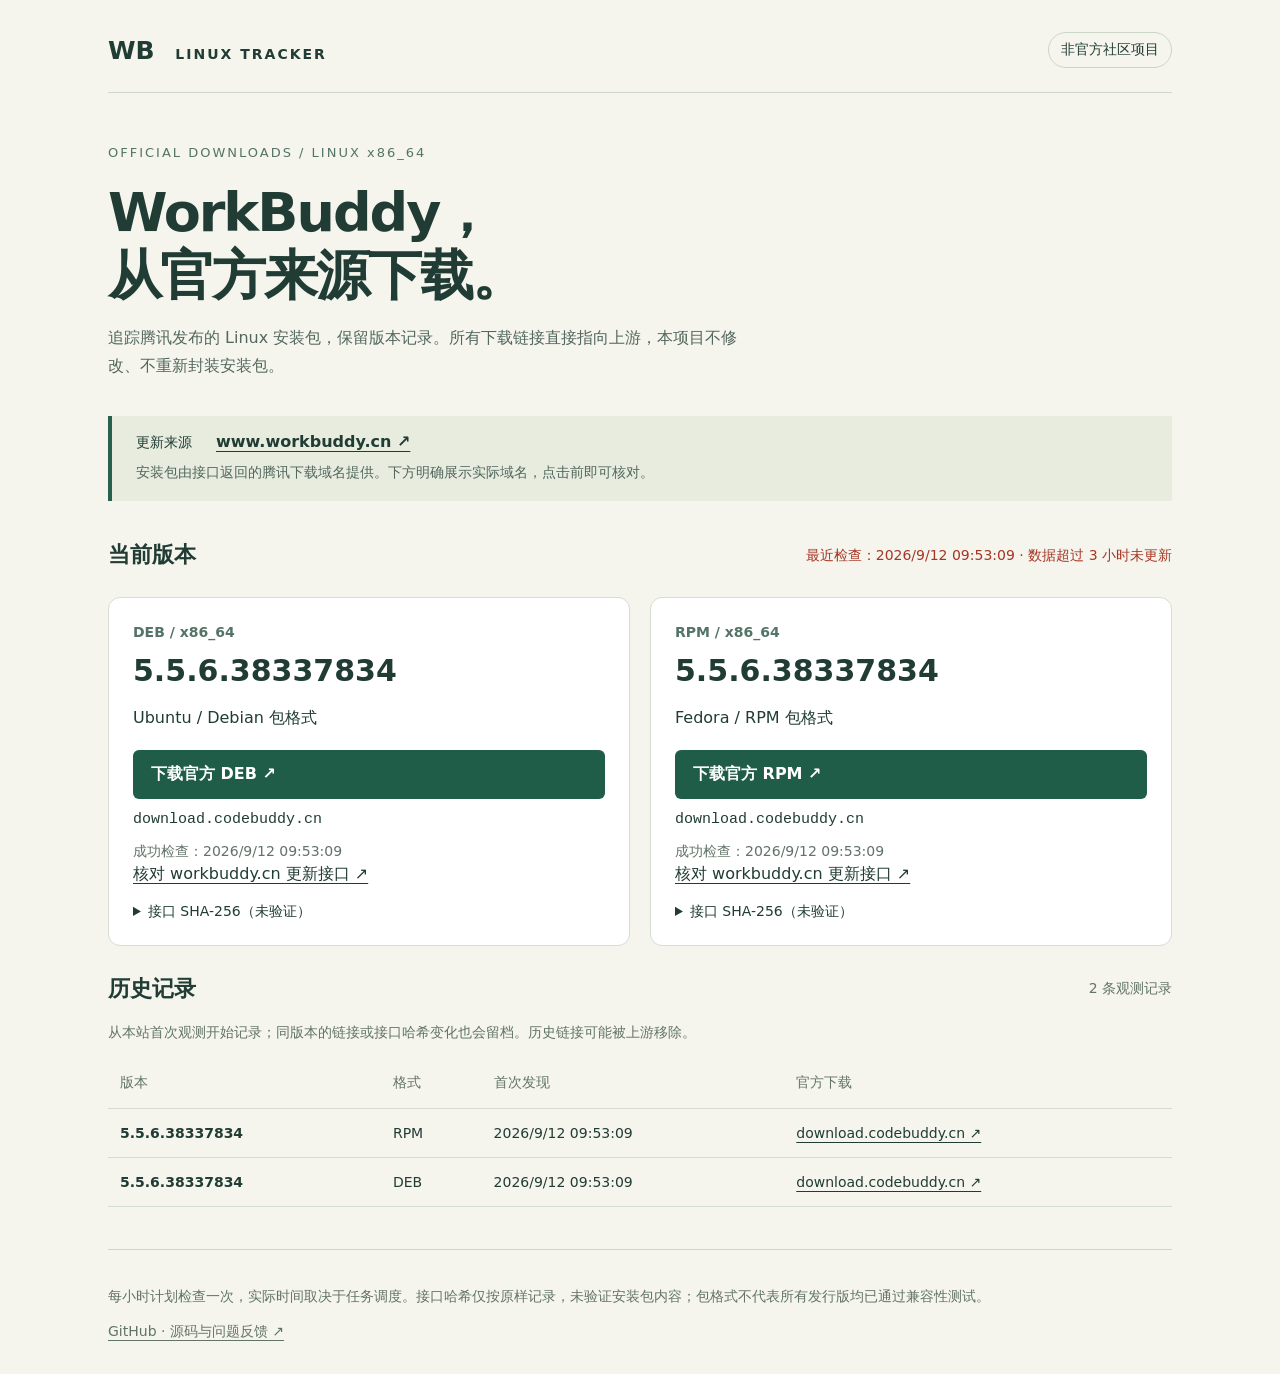
==== web/index.html @ 2a6313c7 "Replace community repackaging automation with official Linux release tracker" ====
<!doctype html>
<html lang="zh-CN"><head><meta charset="utf-8"><meta name="viewport" content="width=device-width,initial-scale=1">
<title>WorkBuddy Linux Tracker · 官方安装包追踪</title>
<meta name="description" content="追踪 WorkBuddy 官方 Linux DEB 与 RPM 版本，查看历史记录，直接前往腾讯下载域名。">
<link rel="icon" href="data:image/svg+xml,%3Csvg xmlns='http://www.w3.org/2000/svg' viewBox='0 0 40 40'%3E%3Crect width='40' height='40' rx='10' fill='%231d5949'/%3E%3Cpath d='M10 12l5 16 5-11 5 11 5-16' fill='none' stroke='white' stroke-width='3'/%3E%3C/svg%3E">
<link rel="stylesheet" href="style.css"><script src="app.js" defer></script></head>
<body><main>
<header><a class="brand" href="./">WB <span>LINUX TRACKER</span></a><span class="badge">非官方社区项目</span></header>
<section class="intro"><p class="eyebrow">OFFICIAL DOWNLOADS / LINUX x86_64</p><h1>WorkBuddy，<br>从官方来源下载。</h1><p>追踪腾讯发布的 Linux 安装包，保留版本记录。所有下载链接直接指向上游，本项目不修改、不重新封装安装包。</p></section>
<aside class="source"><span>更新来源</span><a href="https://www.workbuddy.cn/v2/update?platform=workbuddy-linux-x64-deb">www.workbuddy.cn ↗</a><p>安装包由接口返回的腾讯下载域名提供。下方明确展示实际域名，点击前即可核对。</p></aside>
<div class="section-head"><h2>当前版本</h2><p id="status" role="status">正在读取版本记录…</p></div>
<section id="current" class="cards" aria-label="当前官方下载"></section>
<section><div class="section-head"><h2>历史记录</h2><span id="count"></span></div><p class="muted">从本站首次观测开始记录；同版本的链接或接口哈希变化也会留档。历史链接可能被上游移除。</p><div class="table-wrap"><table><thead><tr><th>版本</th><th>格式</th><th>首次发现</th><th>官方下载</th></tr></thead><tbody id="history"></tbody></table></div></section>
<footer><p>每小时计划检查一次，实际时间取决于任务调度。接口哈希仅按原样记录，未验证安装包内容；包格式不代表所有发行版均已通过兼容性测试。</p><a href="https://github.com/jiashuaibei/workbuddy-linux">GitHub · 源码与问题反馈 ↗</a></footer>
</main></body></html>
---- web/style.css ----
:root{font-family:Inter,system-ui,-apple-system,"Noto Sans SC",sans-serif;color:#203c34;background:#f5f5ee;font-size:16px}*{box-sizing:border-box}body{margin:0}main{max-width:1120px;margin:auto;padding:32px 28px}a{color:inherit;text-underline-offset:4px}header,.section-head{display:flex;justify-content:space-between;align-items:center;gap:20px}header{border-bottom:1px solid #ccd6ca;padding-bottom:24px}.brand{text-decoration:none;font-size:25px;font-weight:800}.brand span{font-size:14px;letter-spacing:2px;margin-left:12px}.badge{border:1px solid #cad4c8;border-radius:30px;padding:8px 12px;font-size:14px}.intro{max-width:720px;padding:36px 0 20px}.eyebrow{font-size:13px;letter-spacing:2px;color:#537466}h1{font-size:clamp(36px,5vw,54px);line-height:1.18;letter-spacing:-2px;margin:16px 0}p{line-height:1.75}.intro>p:last-child{color:#52675d;max-width:650px}.source{background:#e7ecdf;padding:16px 24px;border-left:4px solid #27614e}.source span{margin-right:24px;font-size:14px}.source a{font-weight:700}.source p{margin:8px 0 0;color:#52675d;font-size:14px}.section-head{margin:28px 0 16px}h2{font-size:22px;margin:0}#status,#count,.muted{font-size:14px;color:#627368}.cards{display:grid;grid-template-columns:1fr 1fr;gap:20px}.card{background:#fff;border:1px solid #d4ddcf;padding:24px;border-radius:12px}.format{font-weight:700;font-size:14px;color:#537466}.version{font-size:30px;overflow-wrap:anywhere;margin:12px 0}.download{display:block;text-decoration:none;background:#205d48;color:white;padding:14px 18px;border-radius:6px;font-weight:600;margin:18px 0 12px}.domain{display:block;font-family:monospace;font-size:15px;overflow-wrap:anywhere}.card small{display:block;color:#627368;line-height:1.7;font-size:14px;margin-top:12px}details{margin-top:18px;font-size:14px}summary{cursor:pointer}code{display:block;overflow-wrap:anywhere;font-size:13px;margin-top:10px}.table-wrap{overflow:auto}table{width:100%;border-collapse:collapse;text-align:left;font-size:14px}th{color:#627368;font-weight:500}td,th{padding:16px 12px;border-bottom:1px solid #d4ddcf}td:first-child{font-weight:600}footer{margin-top:42px;border-top:1px solid #ccd6ca;padding-top:20px;font-size:14px;color:#627368}a:focus-visible,summary:focus-visible{outline:3px solid #ce8934;outline-offset:4px}.error{color:#a53625!important}@media(max-width:650px){main{padding:22px 18px}.cards{grid-template-columns:1fr}.section-head{align-items:flex-start;flex-direction:column;gap:8px}.badge{font-size:12px}.brand span{font-size:11px;letter-spacing:1px}.intro{padding-top:30px}.card{padding:22px}}
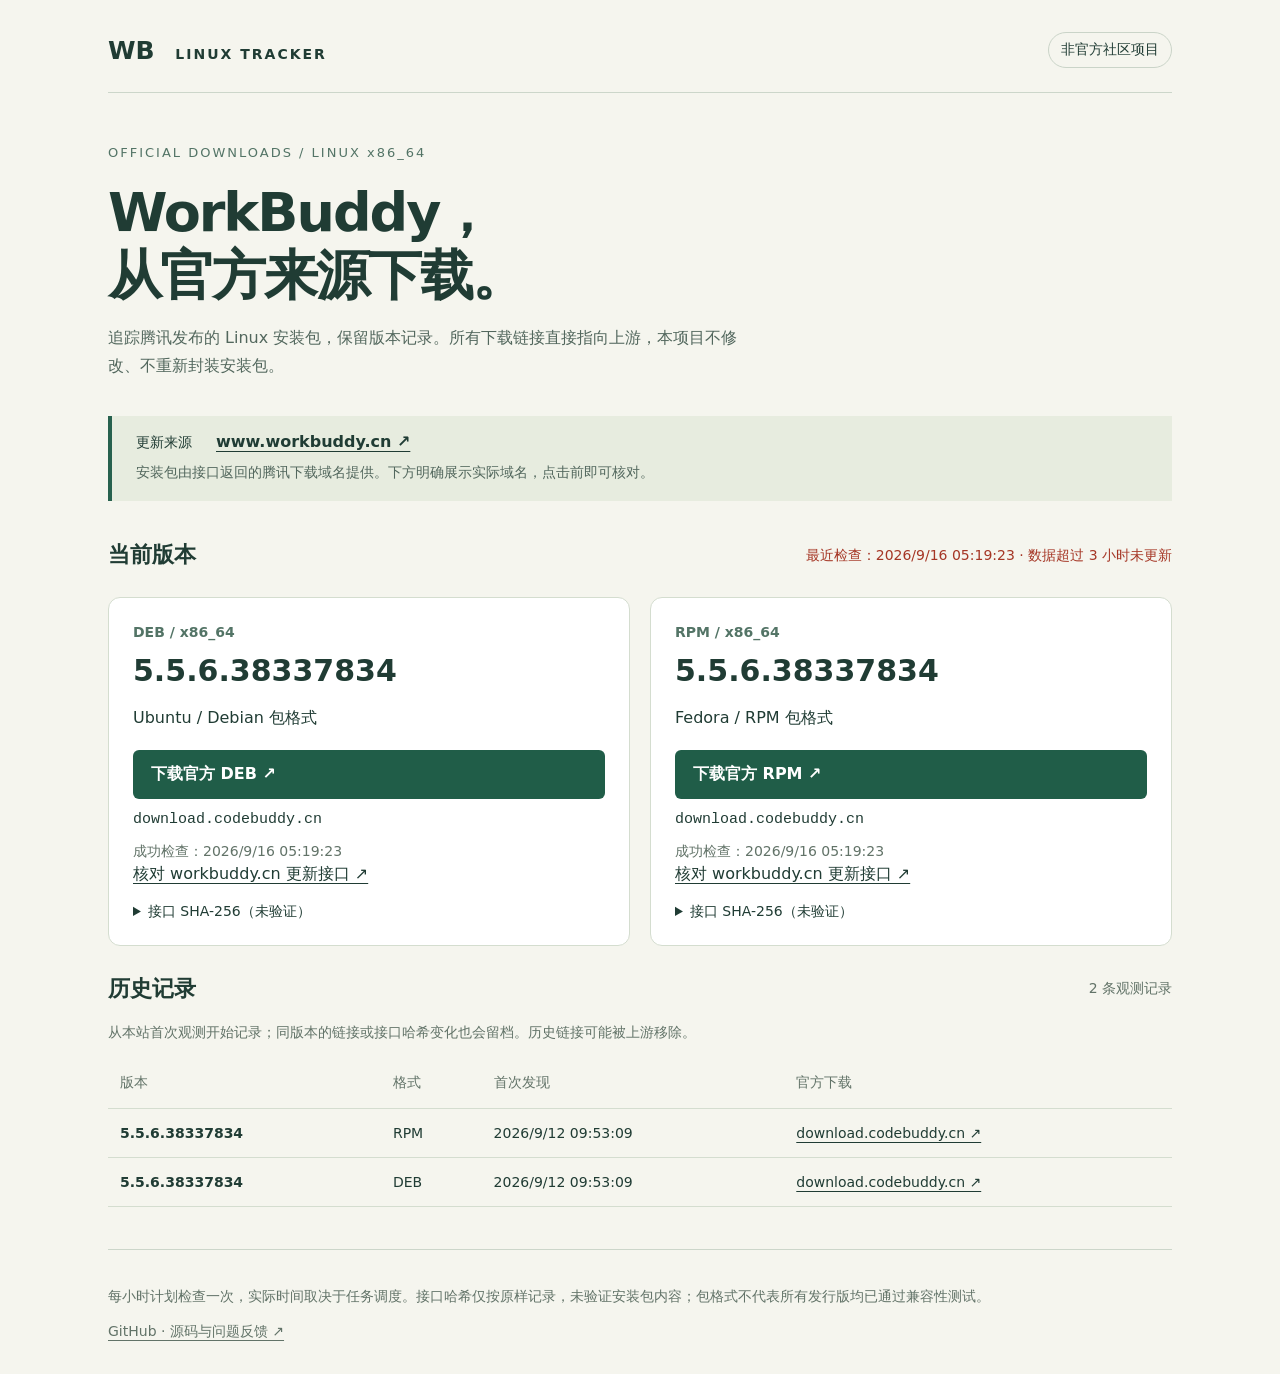
==== commit 2bae2b8e: "Link renamed repository and refresh official release data" ====
--- a/web/index.html
+++ b/web/index.html
@@ -11,5 +11,5 @@
 <div class="section-head"><h2>当前版本</h2><p id="status" role="status">正在读取版本记录…</p></div>
 <section id="current" class="cards" aria-label="当前官方下载"></section>
 <section><div class="section-head"><h2>历史记录</h2><span id="count"></span></div><p class="muted">从本站首次观测开始记录；同版本的链接或接口哈希变化也会留档。历史链接可能被上游移除。</p><div class="table-wrap"><table><thead><tr><th>版本</th><th>格式</th><th>首次发现</th><th>官方下载</th></tr></thead><tbody id="history"></tbody></table></div></section>
-<footer><p>每小时计划检查一次，实际时间取决于任务调度。接口哈希仅按原样记录，未验证安装包内容；包格式不代表所有发行版均已通过兼容性测试。</p><a href="https://github.com/jiashuaibei/workbuddy-linux">GitHub · 源码与问题反馈 ↗</a></footer>
+<footer><p>每小时计划检查一次，实际时间取决于任务调度。接口哈希仅按原样记录，未验证安装包内容；包格式不代表所有发行版均已通过兼容性测试。</p><a href="https://github.com/jiashuaibei/workbuddy-linux-tracker">GitHub · 源码与问题反馈 ↗</a></footer>
 </main></body></html>
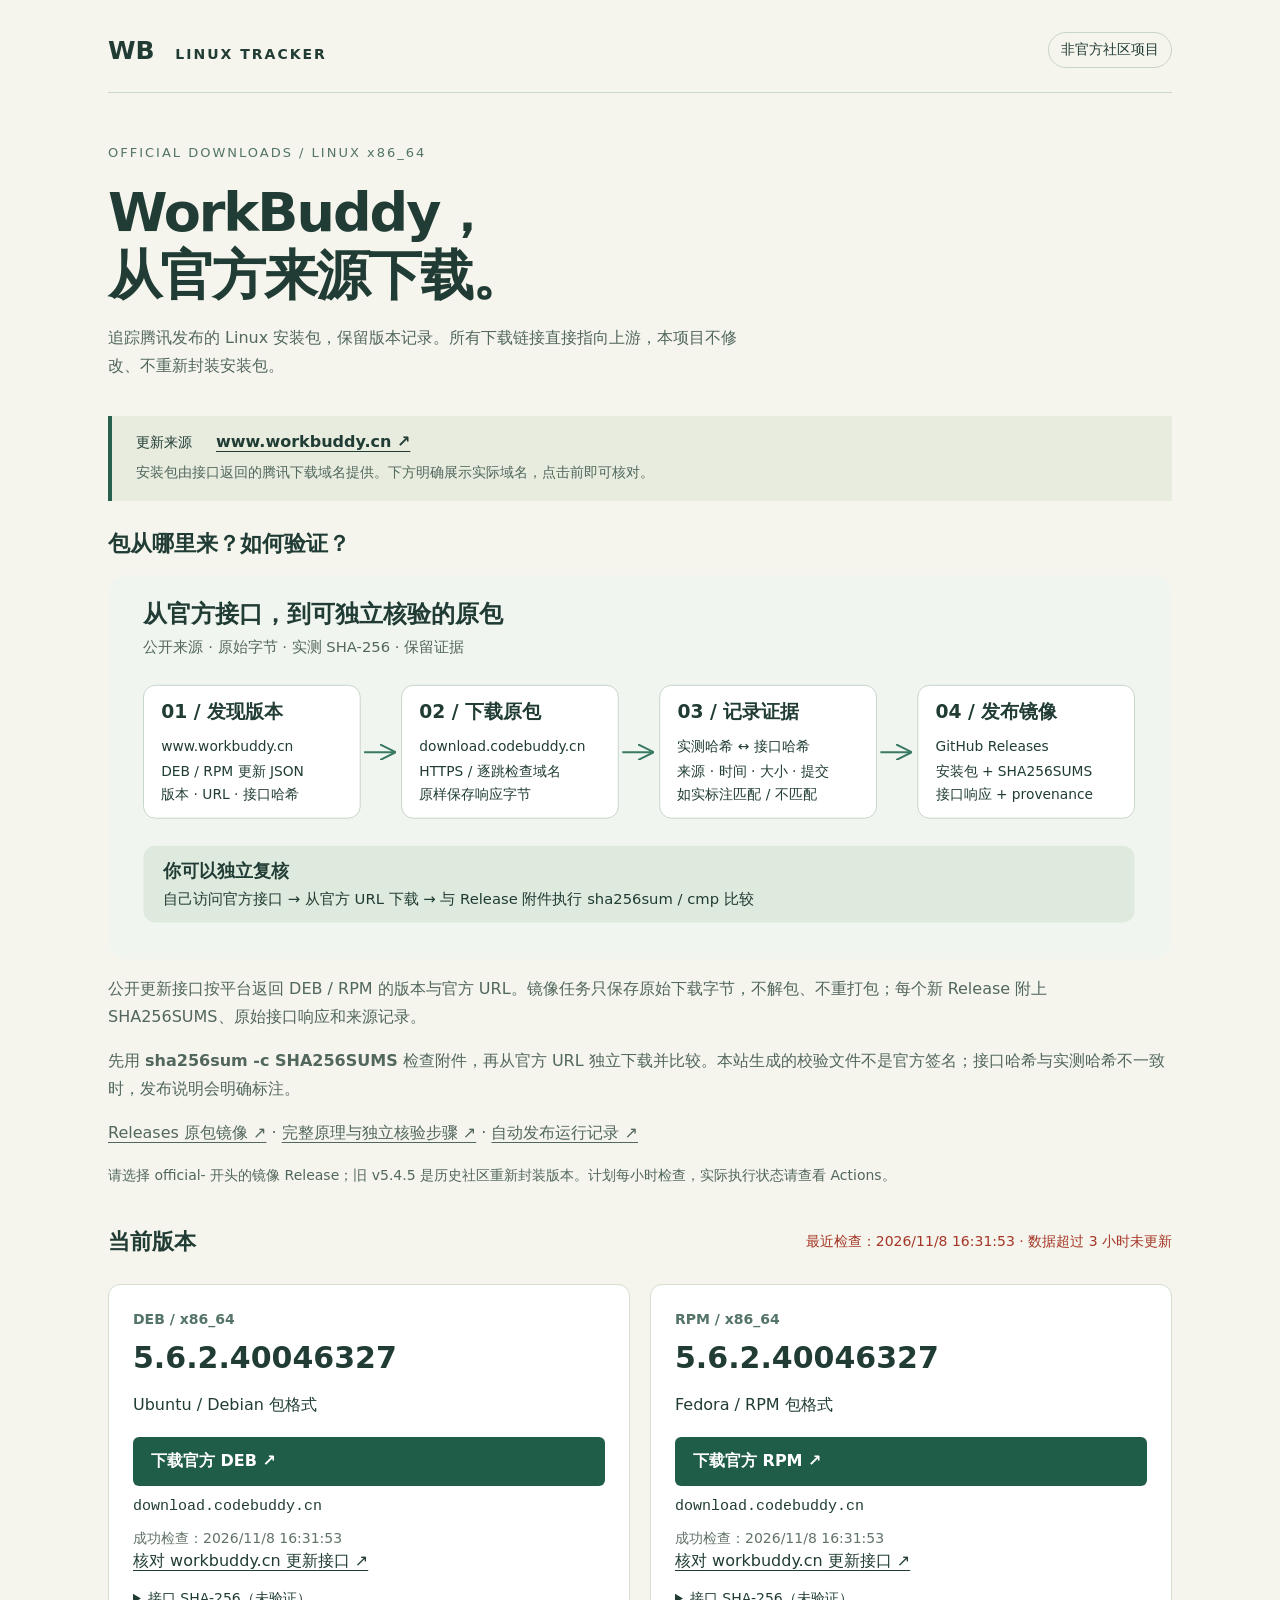
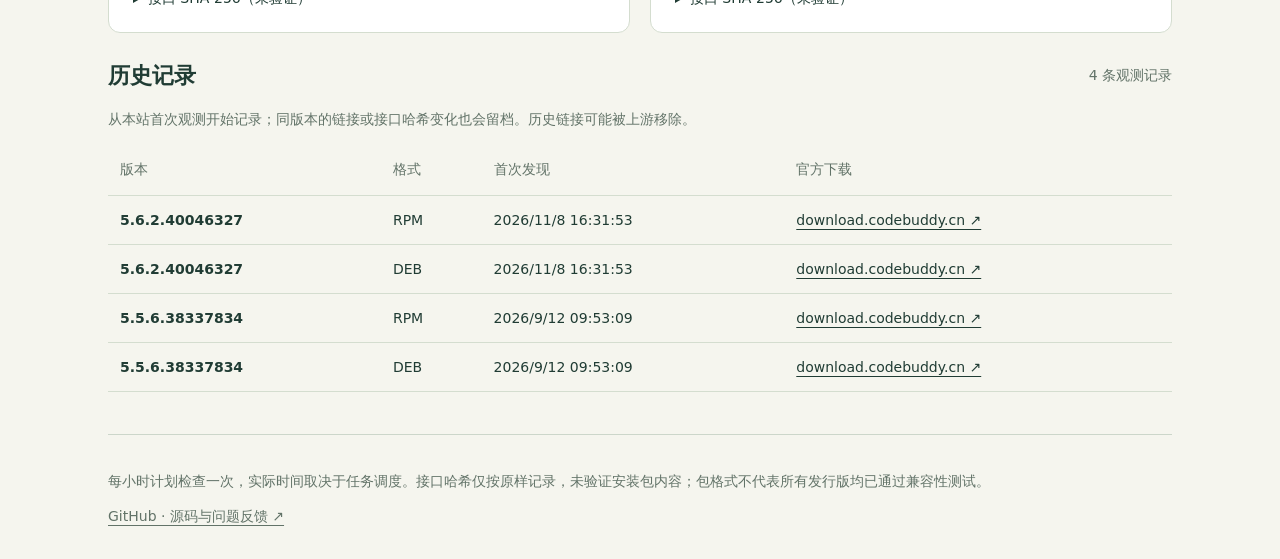
==== commit 99d4cf4e: "Document official package provenance and schedule release mirroring" ====
--- a/web/index.html
+++ b/web/index.html
@@ -8,6 +8,12 @@
 <header><a class="brand" href="./">WB <span>LINUX TRACKER</span></a><span class="badge">非官方社区项目</span></header>
 <section class="intro"><p class="eyebrow">OFFICIAL DOWNLOADS / LINUX x86_64</p><h1>WorkBuddy，<br>从官方来源下载。</h1><p>追踪腾讯发布的 Linux 安装包，保留版本记录。所有下载链接直接指向上游，本项目不修改、不重新封装安装包。</p></section>
 <aside class="source"><span>更新来源</span><a href="https://www.workbuddy.cn/v2/update?platform=workbuddy-linux-x64-deb">www.workbuddy.cn ↗</a><p>安装包由接口返回的腾讯下载域名提供。下方明确展示实际域名，点击前即可核对。</p></aside>
+<section class="trust"><div class="section-head"><h2>包从哪里来？如何验证？</h2></div>
+<img class="flow" src="assets/package-flow.svg" alt="官方更新接口返回 URL，检查 HTTPS 域名后原样下载，计算哈希并附来源记录发布到 Releases。访客可以独立下载对比。">
+<p>公开更新接口按平台返回 DEB / RPM 的版本与官方 URL。镜像任务只保存原始下载字节，不解包、不重打包；每个新 Release 附上 SHA256SUMS、原始接口响应和来源记录。</p>
+<p>先用 <strong>sha256sum -c SHA256SUMS</strong> 检查附件，再从官方 URL 独立下载并比较。本站生成的校验文件不是官方签名；接口哈希与实测哈希不一致时，发布说明会明确标注。</p>
+<p><a href="https://github.com/jiashuaibei/workbuddy-linux-tracker/releases">Releases 原包镜像 ↗</a> · <a href="https://github.com/jiashuaibei/workbuddy-linux-tracker#怎样确认镜像包没有被修改">完整原理与独立核验步骤 ↗</a> · <a href="https://github.com/jiashuaibei/workbuddy-linux-tracker/actions/workflows/mirror-releases.yml">自动发布运行记录 ↗</a></p>
+<p class="muted">请选择 official- 开头的镜像 Release；旧 v5.4.5 是历史社区重新封装版本。计划每小时检查，实际执行状态请查看 Actions。</p></section>
 <div class="section-head"><h2>当前版本</h2><p id="status" role="status">正在读取版本记录…</p></div>
 <section id="current" class="cards" aria-label="当前官方下载"></section>
 <section><div class="section-head"><h2>历史记录</h2><span id="count"></span></div><p class="muted">从本站首次观测开始记录；同版本的链接或接口哈希变化也会留档。历史链接可能被上游移除。</p><div class="table-wrap"><table><thead><tr><th>版本</th><th>格式</th><th>首次发现</th><th>官方下载</th></tr></thead><tbody id="history"></tbody></table></div></section>
--- a/web/style.css
+++ b/web/style.css
@@ -1 +1,3 @@
 :root{font-family:Inter,system-ui,-apple-system,"Noto Sans SC",sans-serif;color:#203c34;background:#f5f5ee;font-size:16px}*{box-sizing:border-box}body{margin:0}main{max-width:1120px;margin:auto;padding:32px 28px}a{color:inherit;text-underline-offset:4px}header,.section-head{display:flex;justify-content:space-between;align-items:center;gap:20px}header{border-bottom:1px solid #ccd6ca;padding-bottom:24px}.brand{text-decoration:none;font-size:25px;font-weight:800}.brand span{font-size:14px;letter-spacing:2px;margin-left:12px}.badge{border:1px solid #cad4c8;border-radius:30px;padding:8px 12px;font-size:14px}.intro{max-width:720px;padding:36px 0 20px}.eyebrow{font-size:13px;letter-spacing:2px;color:#537466}h1{font-size:clamp(36px,5vw,54px);line-height:1.18;letter-spacing:-2px;margin:16px 0}p{line-height:1.75}.intro>p:last-child{color:#52675d;max-width:650px}.source{background:#e7ecdf;padding:16px 24px;border-left:4px solid #27614e}.source span{margin-right:24px;font-size:14px}.source a{font-weight:700}.source p{margin:8px 0 0;color:#52675d;font-size:14px}.section-head{margin:28px 0 16px}h2{font-size:22px;margin:0}#status,#count,.muted{font-size:14px;color:#627368}.cards{display:grid;grid-template-columns:1fr 1fr;gap:20px}.card{background:#fff;border:1px solid #d4ddcf;padding:24px;border-radius:12px}.format{font-weight:700;font-size:14px;color:#537466}.version{font-size:30px;overflow-wrap:anywhere;margin:12px 0}.download{display:block;text-decoration:none;background:#205d48;color:white;padding:14px 18px;border-radius:6px;font-weight:600;margin:18px 0 12px}.domain{display:block;font-family:monospace;font-size:15px;overflow-wrap:anywhere}.card small{display:block;color:#627368;line-height:1.7;font-size:14px;margin-top:12px}details{margin-top:18px;font-size:14px}summary{cursor:pointer}code{display:block;overflow-wrap:anywhere;font-size:13px;margin-top:10px}.table-wrap{overflow:auto}table{width:100%;border-collapse:collapse;text-align:left;font-size:14px}th{color:#627368;font-weight:500}td,th{padding:16px 12px;border-bottom:1px solid #d4ddcf}td:first-child{font-weight:600}footer{margin-top:42px;border-top:1px solid #ccd6ca;padding-top:20px;font-size:14px;color:#627368}a:focus-visible,summary:focus-visible{outline:3px solid #ce8934;outline-offset:4px}.error{color:#a53625!important}@media(max-width:650px){main{padding:22px 18px}.cards{grid-template-columns:1fr}.section-head{align-items:flex-start;flex-direction:column;gap:8px}.badge{font-size:12px}.brand span{font-size:11px;letter-spacing:1px}.intro{padding-top:30px}.card{padding:22px}}
+
+.flow{display:block;width:100%;height:auto;border-radius:12px}.trust{margin:28px 0}.trust p{color:#52675d}
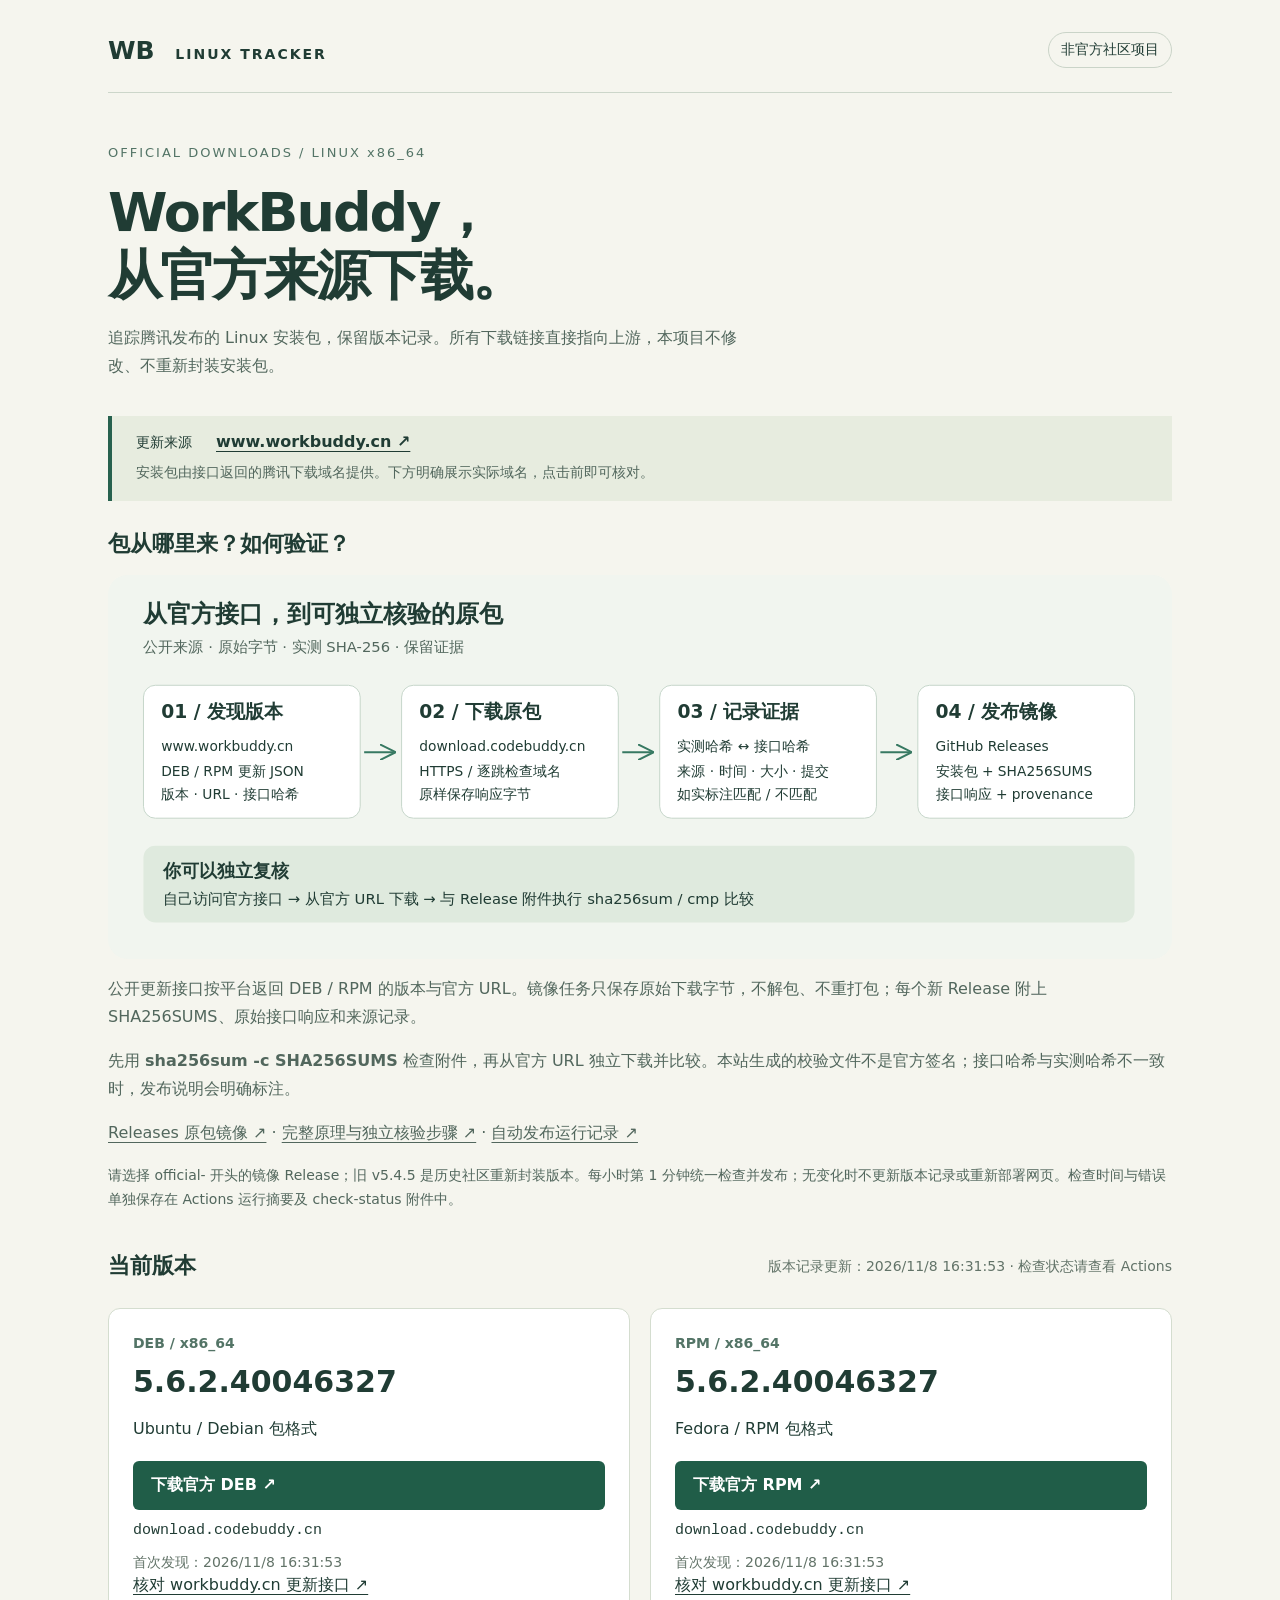
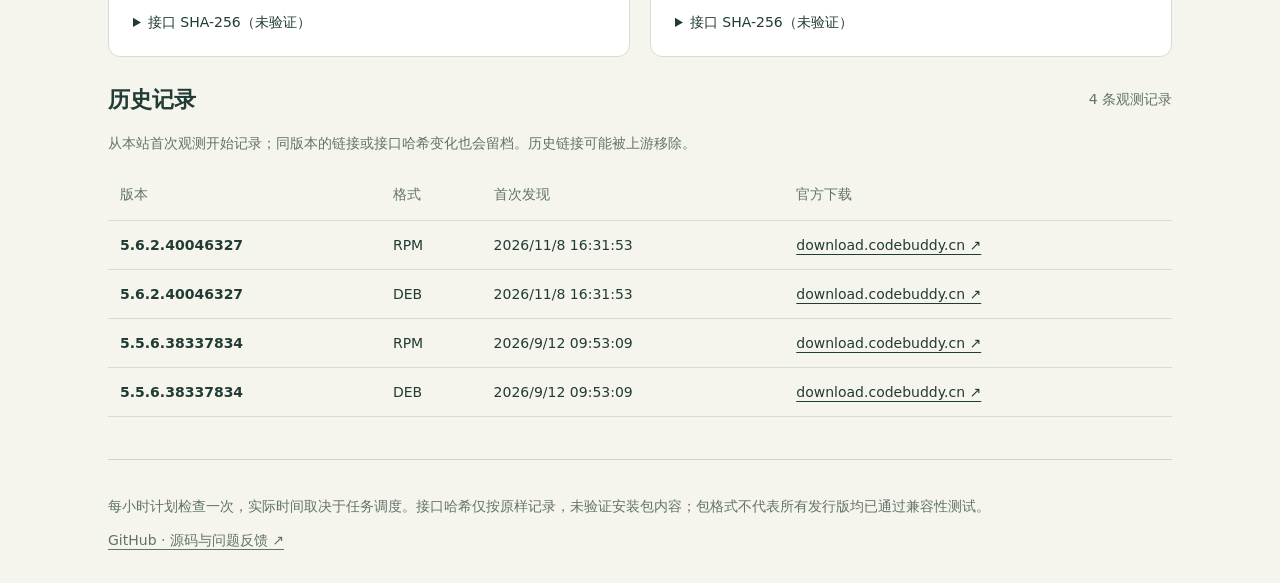
==== commit a2d8810f: "Unify hourly release sync and separate check status from version data" ====
--- a/web/index.html
+++ b/web/index.html
@@ -12,8 +12,8 @@
 <img class="flow" src="assets/package-flow.svg" alt="官方更新接口返回 URL，检查 HTTPS 域名后原样下载，计算哈希并附来源记录发布到 Releases。访客可以独立下载对比。">
 <p>公开更新接口按平台返回 DEB / RPM 的版本与官方 URL。镜像任务只保存原始下载字节，不解包、不重打包；每个新 Release 附上 SHA256SUMS、原始接口响应和来源记录。</p>
 <p>先用 <strong>sha256sum -c SHA256SUMS</strong> 检查附件，再从官方 URL 独立下载并比较。本站生成的校验文件不是官方签名；接口哈希与实测哈希不一致时，发布说明会明确标注。</p>
-<p><a href="https://github.com/jiashuaibei/workbuddy-linux-tracker/releases">Releases 原包镜像 ↗</a> · <a href="https://github.com/jiashuaibei/workbuddy-linux-tracker#怎样确认镜像包没有被修改">完整原理与独立核验步骤 ↗</a> · <a href="https://github.com/jiashuaibei/workbuddy-linux-tracker/actions/workflows/mirror-releases.yml">自动发布运行记录 ↗</a></p>
-<p class="muted">请选择 official- 开头的镜像 Release；旧 v5.4.5 是历史社区重新封装版本。计划每小时检查，实际执行状态请查看 Actions。</p></section>
+<p><a href="https://github.com/jiashuaibei/workbuddy-linux-tracker/releases">Releases 原包镜像 ↗</a> · <a href="https://github.com/jiashuaibei/workbuddy-linux-tracker#怎样确认镜像包没有被修改">完整原理与独立核验步骤 ↗</a> · <a href="https://github.com/jiashuaibei/workbuddy-linux-tracker/actions/workflows/track-releases.yml">自动发布运行记录 ↗</a></p>
+<p class="muted">请选择 official- 开头的镜像 Release；旧 v5.4.5 是历史社区重新封装版本。每小时第 1 分钟统一检查并发布；无变化时不更新版本记录或重新部署网页。检查时间与错误单独保存在 Actions 运行摘要及 check-status 附件中。</p></section>
 <div class="section-head"><h2>当前版本</h2><p id="status" role="status">正在读取版本记录…</p></div>
 <section id="current" class="cards" aria-label="当前官方下载"></section>
 <section><div class="section-head"><h2>历史记录</h2><span id="count"></span></div><p class="muted">从本站首次观测开始记录；同版本的链接或接口哈希变化也会留档。历史链接可能被上游移除。</p><div class="table-wrap"><table><thead><tr><th>版本</th><th>格式</th><th>首次发现</th><th>官方下载</th></tr></thead><tbody id="history"></tbody></table></div></section>
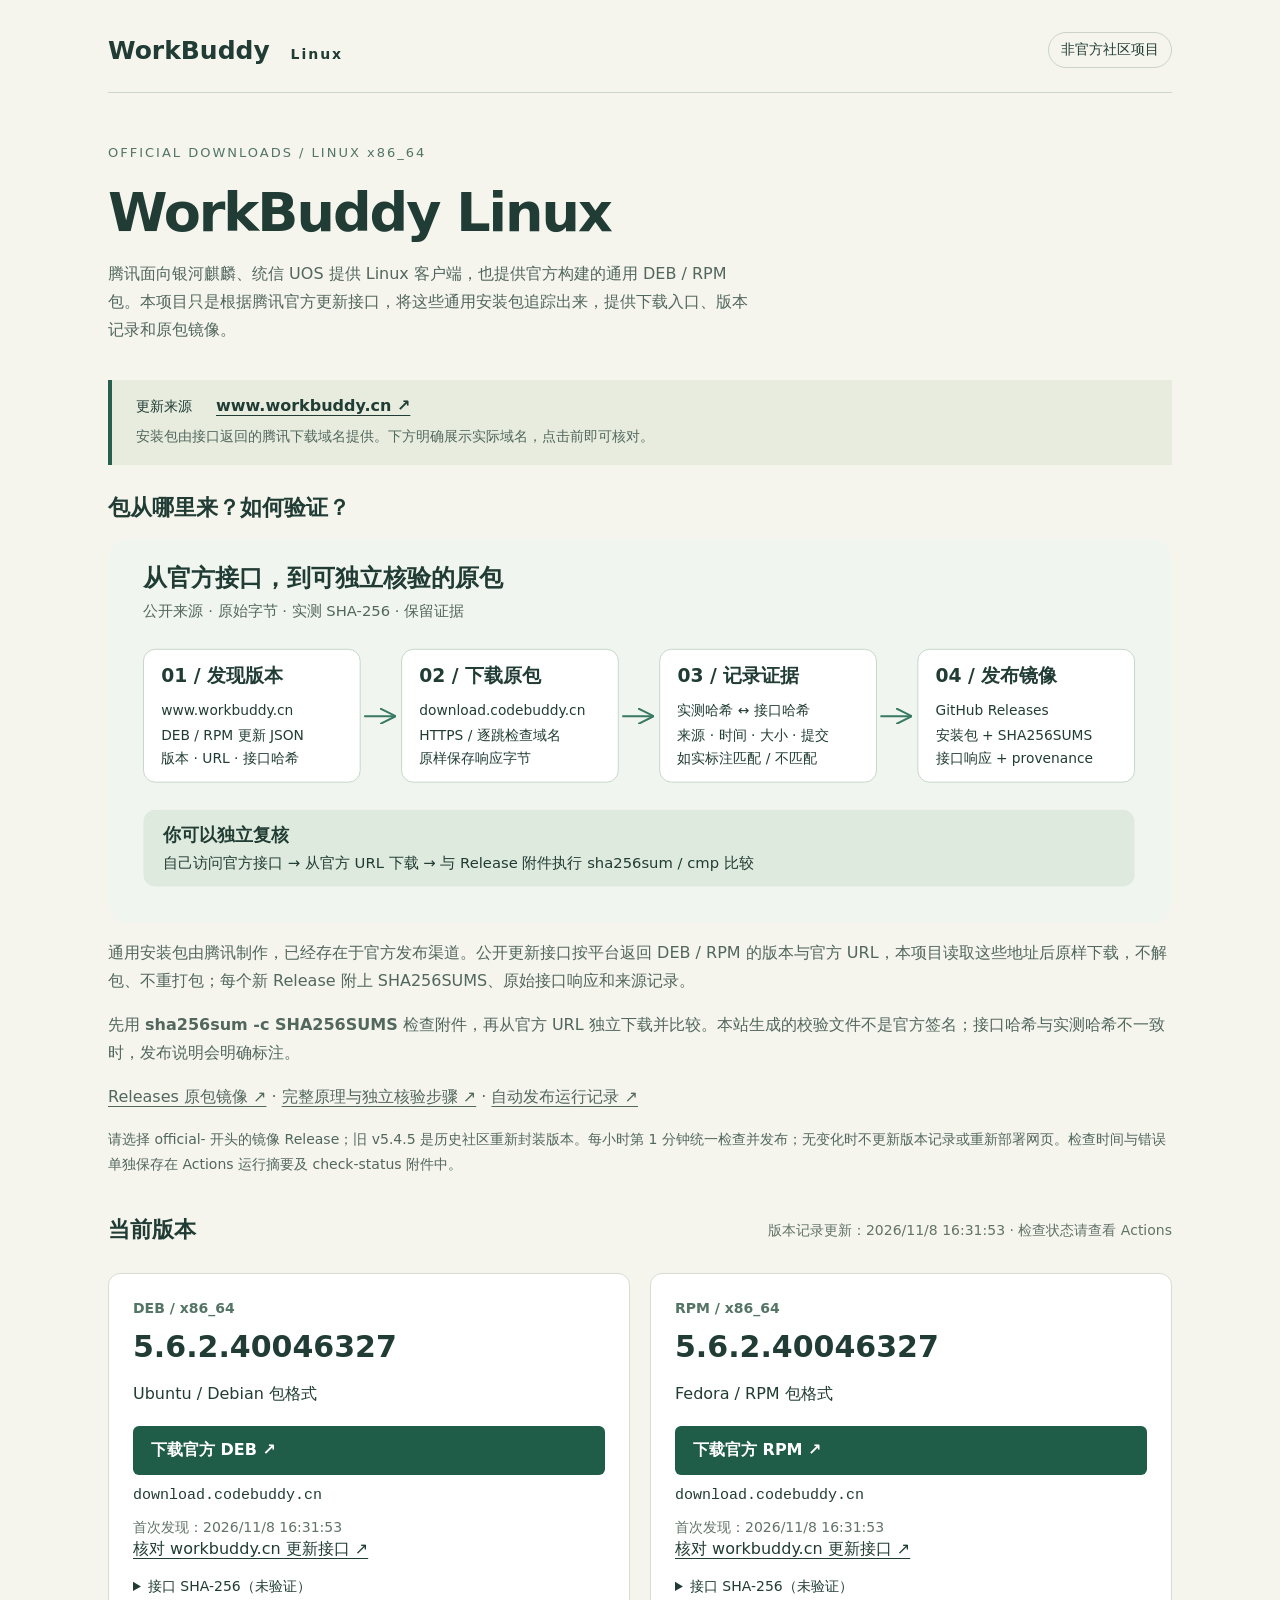
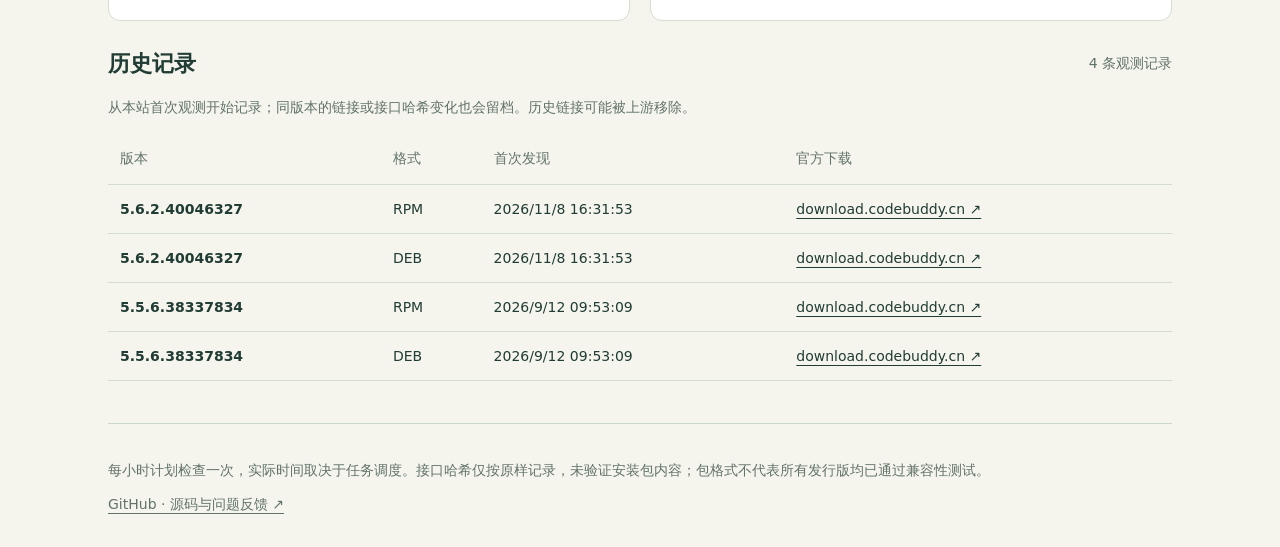
==== commit 8e51e6ef: "Rename project to WorkBuddy Linux and clarify official package origins" ====
--- a/web/index.html
+++ b/web/index.html
@@ -1,21 +1,21 @@
 <!doctype html>
 <html lang="zh-CN"><head><meta charset="utf-8"><meta name="viewport" content="width=device-width,initial-scale=1">
-<title>WorkBuddy Linux Tracker · 官方安装包追踪</title>
-<meta name="description" content="追踪 WorkBuddy 官方 Linux DEB 与 RPM 版本，查看历史记录，直接前往腾讯下载域名。">
+<title>WorkBuddy Linux</title>
+<meta name="description" content="通过腾讯官方更新接口追踪 WorkBuddy 通用 Linux DEB / RPM 原包，提供官方下载、版本历史与原包镜像。">
 <link rel="icon" href="data:image/svg+xml,%3Csvg xmlns='http://www.w3.org/2000/svg' viewBox='0 0 40 40'%3E%3Crect width='40' height='40' rx='10' fill='%231d5949'/%3E%3Cpath d='M10 12l5 16 5-11 5 11 5-16' fill='none' stroke='white' stroke-width='3'/%3E%3C/svg%3E">
 <link rel="stylesheet" href="style.css"><script src="app.js" defer></script></head>
 <body><main>
-<header><a class="brand" href="./">WB <span>LINUX TRACKER</span></a><span class="badge">非官方社区项目</span></header>
-<section class="intro"><p class="eyebrow">OFFICIAL DOWNLOADS / LINUX x86_64</p><h1>WorkBuddy，<br>从官方来源下载。</h1><p>追踪腾讯发布的 Linux 安装包，保留版本记录。所有下载链接直接指向上游，本项目不修改、不重新封装安装包。</p></section>
+<header><a class="brand" href="./">WorkBuddy <span>Linux</span></a><span class="badge">非官方社区项目</span></header>
+<section class="intro"><p class="eyebrow">OFFICIAL DOWNLOADS / LINUX x86_64</p><h1>WorkBuddy Linux</h1><p>腾讯面向银河麒麟、统信 UOS 提供 Linux 客户端，也提供官方构建的通用 DEB / RPM 包。本项目只是根据腾讯官方更新接口，将这些通用安装包追踪出来，提供下载入口、版本记录和原包镜像。</p></section>
 <aside class="source"><span>更新来源</span><a href="https://www.workbuddy.cn/v2/update?platform=workbuddy-linux-x64-deb">www.workbuddy.cn ↗</a><p>安装包由接口返回的腾讯下载域名提供。下方明确展示实际域名，点击前即可核对。</p></aside>
 <section class="trust"><div class="section-head"><h2>包从哪里来？如何验证？</h2></div>
 <img class="flow" src="assets/package-flow.svg" alt="官方更新接口返回 URL，检查 HTTPS 域名后原样下载，计算哈希并附来源记录发布到 Releases。访客可以独立下载对比。">
-<p>公开更新接口按平台返回 DEB / RPM 的版本与官方 URL。镜像任务只保存原始下载字节，不解包、不重打包；每个新 Release 附上 SHA256SUMS、原始接口响应和来源记录。</p>
+<p>通用安装包由腾讯制作，已经存在于官方发布渠道。公开更新接口按平台返回 DEB / RPM 的版本与官方 URL，本项目读取这些地址后原样下载，不解包、不重打包；每个新 Release 附上 SHA256SUMS、原始接口响应和来源记录。</p>
 <p>先用 <strong>sha256sum -c SHA256SUMS</strong> 检查附件，再从官方 URL 独立下载并比较。本站生成的校验文件不是官方签名；接口哈希与实测哈希不一致时，发布说明会明确标注。</p>
-<p><a href="https://github.com/jiashuaibei/workbuddy-linux-tracker/releases">Releases 原包镜像 ↗</a> · <a href="https://github.com/jiashuaibei/workbuddy-linux-tracker#怎样确认镜像包没有被修改">完整原理与独立核验步骤 ↗</a> · <a href="https://github.com/jiashuaibei/workbuddy-linux-tracker/actions/workflows/track-releases.yml">自动发布运行记录 ↗</a></p>
+<p><a href="https://github.com/jiashuaibei/workbuddy-linux/releases">Releases 原包镜像 ↗</a> · <a href="https://github.com/jiashuaibei/workbuddy-linux#怎样确认镜像包没有被修改">完整原理与独立核验步骤 ↗</a> · <a href="https://github.com/jiashuaibei/workbuddy-linux/actions/workflows/track-releases.yml">自动发布运行记录 ↗</a></p>
 <p class="muted">请选择 official- 开头的镜像 Release；旧 v5.4.5 是历史社区重新封装版本。每小时第 1 分钟统一检查并发布；无变化时不更新版本记录或重新部署网页。检查时间与错误单独保存在 Actions 运行摘要及 check-status 附件中。</p></section>
 <div class="section-head"><h2>当前版本</h2><p id="status" role="status">正在读取版本记录…</p></div>
 <section id="current" class="cards" aria-label="当前官方下载"></section>
 <section><div class="section-head"><h2>历史记录</h2><span id="count"></span></div><p class="muted">从本站首次观测开始记录；同版本的链接或接口哈希变化也会留档。历史链接可能被上游移除。</p><div class="table-wrap"><table><thead><tr><th>版本</th><th>格式</th><th>首次发现</th><th>官方下载</th></tr></thead><tbody id="history"></tbody></table></div></section>
-<footer><p>每小时计划检查一次，实际时间取决于任务调度。接口哈希仅按原样记录，未验证安装包内容；包格式不代表所有发行版均已通过兼容性测试。</p><a href="https://github.com/jiashuaibei/workbuddy-linux-tracker">GitHub · 源码与问题反馈 ↗</a></footer>
+<footer><p>每小时计划检查一次，实际时间取决于任务调度。接口哈希仅按原样记录，未验证安装包内容；包格式不代表所有发行版均已通过兼容性测试。</p><a href="https://github.com/jiashuaibei/workbuddy-linux">GitHub · 源码与问题反馈 ↗</a></footer>
 </main></body></html>
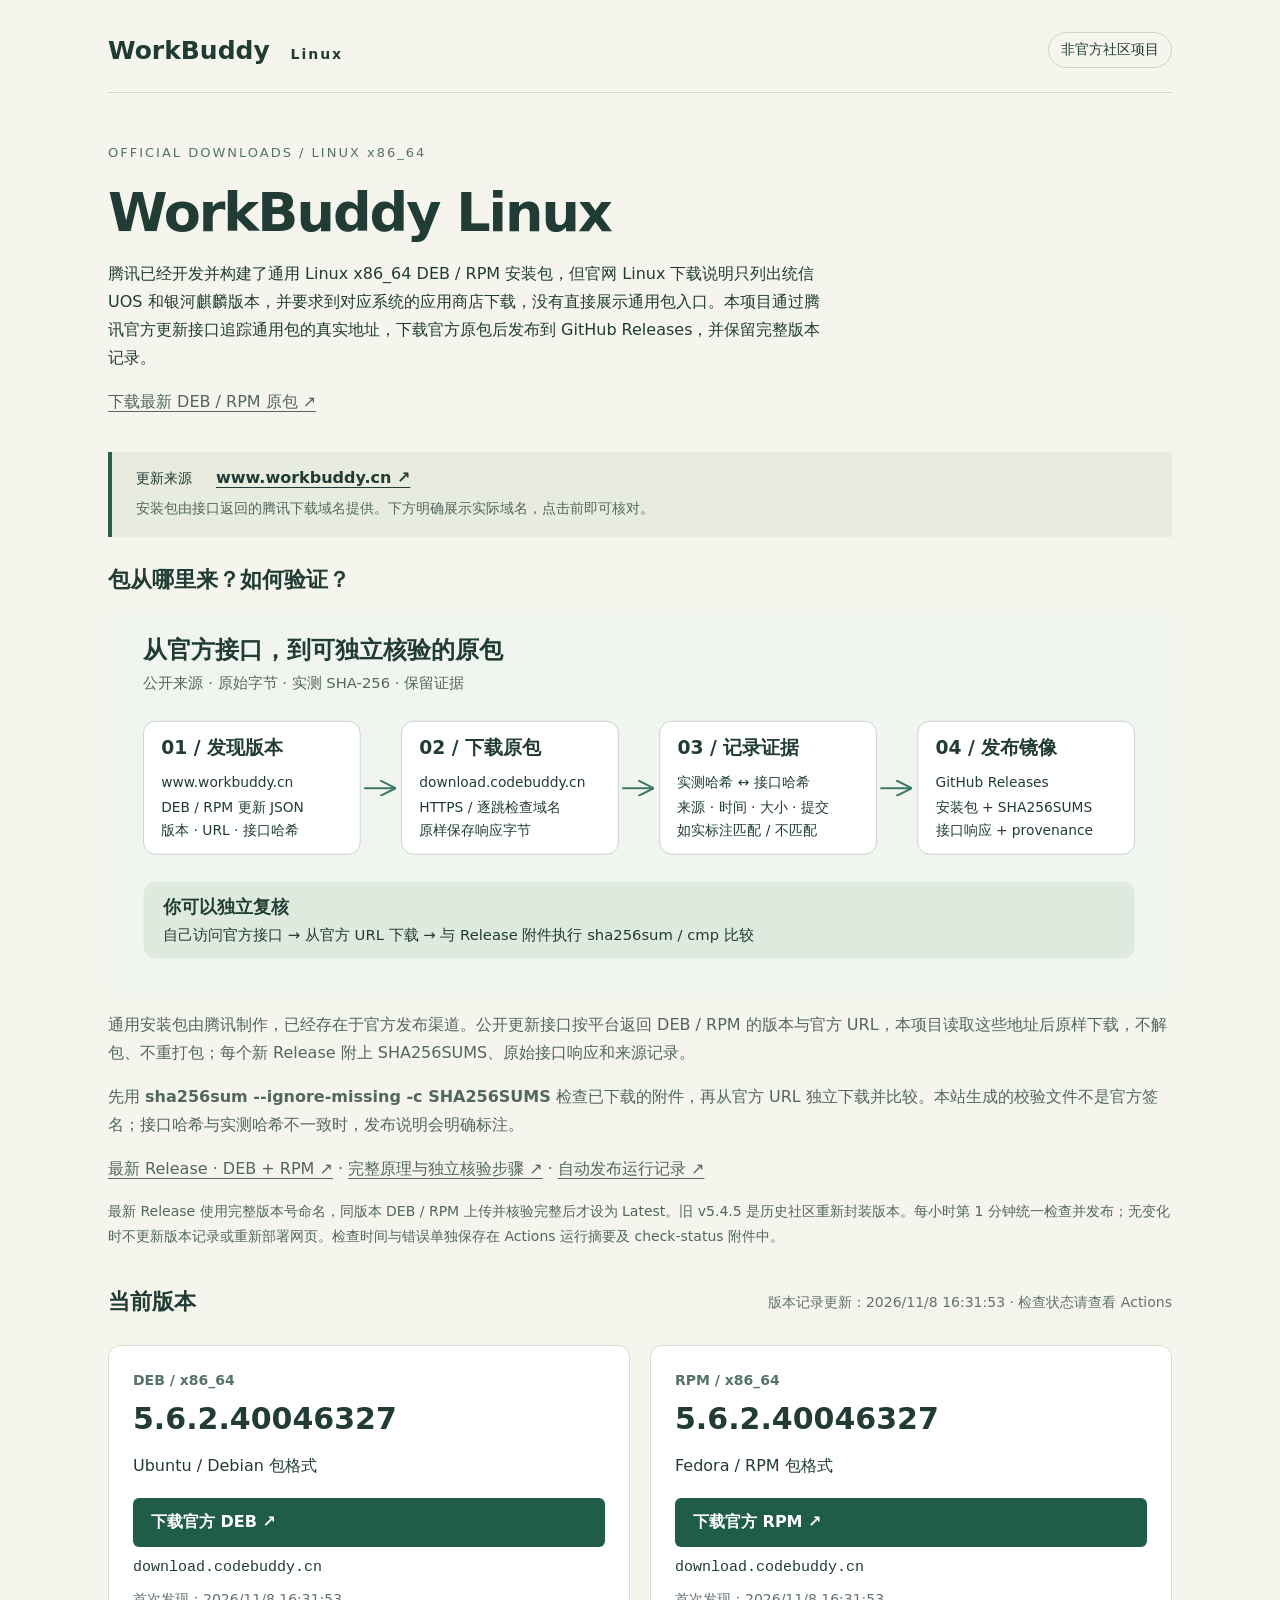
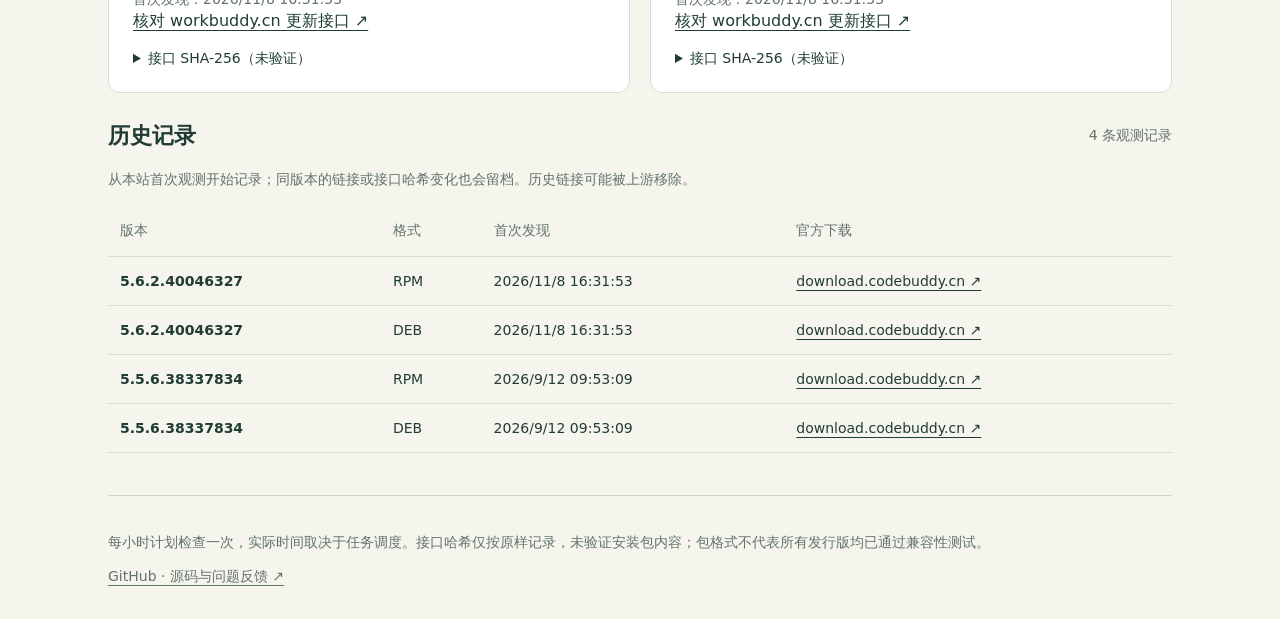
==== commit f43fbd90: "Publish complete official DEB and RPM releases as Latest" ====
--- a/web/index.html
+++ b/web/index.html
@@ -6,14 +6,14 @@
 <link rel="stylesheet" href="style.css"><script src="app.js" defer></script></head>
 <body><main>
 <header><a class="brand" href="./">WorkBuddy <span>Linux</span></a><span class="badge">非官方社区项目</span></header>
-<section class="intro"><p class="eyebrow">OFFICIAL DOWNLOADS / LINUX x86_64</p><h1>WorkBuddy Linux</h1><p>腾讯面向银河麒麟、统信 UOS 提供 Linux 客户端，也提供官方构建的通用 DEB / RPM 包。本项目只是根据腾讯官方更新接口，将这些通用安装包追踪出来，提供下载入口、版本记录和原包镜像。</p></section>
+<section class="intro"><p class="eyebrow">OFFICIAL DOWNLOADS / LINUX x86_64</p><h1>WorkBuddy Linux</h1><p>腾讯已经开发并构建了通用 Linux x86_64 DEB / RPM 安装包，但官网 Linux 下载说明只列出统信 UOS 和银河麒麟版本，并要求到对应系统的应用商店下载，没有直接展示通用包入口。本项目通过腾讯官方更新接口追踪通用包的真实地址，下载官方原包后发布到 GitHub Releases，并保留完整版本记录。</p><p><a href="https://github.com/jiashuaibei/workbuddy-linux/releases/latest">下载最新 DEB / RPM 原包 ↗</a></p></section>
 <aside class="source"><span>更新来源</span><a href="https://www.workbuddy.cn/v2/update?platform=workbuddy-linux-x64-deb">www.workbuddy.cn ↗</a><p>安装包由接口返回的腾讯下载域名提供。下方明确展示实际域名，点击前即可核对。</p></aside>
 <section class="trust"><div class="section-head"><h2>包从哪里来？如何验证？</h2></div>
 <img class="flow" src="assets/package-flow.svg" alt="官方更新接口返回 URL，检查 HTTPS 域名后原样下载，计算哈希并附来源记录发布到 Releases。访客可以独立下载对比。">
 <p>通用安装包由腾讯制作，已经存在于官方发布渠道。公开更新接口按平台返回 DEB / RPM 的版本与官方 URL，本项目读取这些地址后原样下载，不解包、不重打包；每个新 Release 附上 SHA256SUMS、原始接口响应和来源记录。</p>
-<p>先用 <strong>sha256sum -c SHA256SUMS</strong> 检查附件，再从官方 URL 独立下载并比较。本站生成的校验文件不是官方签名；接口哈希与实测哈希不一致时，发布说明会明确标注。</p>
-<p><a href="https://github.com/jiashuaibei/workbuddy-linux/releases">Releases 原包镜像 ↗</a> · <a href="https://github.com/jiashuaibei/workbuddy-linux#怎样确认镜像包没有被修改">完整原理与独立核验步骤 ↗</a> · <a href="https://github.com/jiashuaibei/workbuddy-linux/actions/workflows/track-releases.yml">自动发布运行记录 ↗</a></p>
-<p class="muted">请选择 official- 开头的镜像 Release；旧 v5.4.5 是历史社区重新封装版本。每小时第 1 分钟统一检查并发布；无变化时不更新版本记录或重新部署网页。检查时间与错误单独保存在 Actions 运行摘要及 check-status 附件中。</p></section>
+<p>先用 <strong>sha256sum --ignore-missing -c SHA256SUMS</strong> 检查已下载的附件，再从官方 URL 独立下载并比较。本站生成的校验文件不是官方签名；接口哈希与实测哈希不一致时，发布说明会明确标注。</p>
+<p><a href="https://github.com/jiashuaibei/workbuddy-linux/releases/latest">最新 Release · DEB + RPM ↗</a> · <a href="https://github.com/jiashuaibei/workbuddy-linux#怎样确认镜像包没有被修改">完整原理与独立核验步骤 ↗</a> · <a href="https://github.com/jiashuaibei/workbuddy-linux/actions/workflows/track-releases.yml">自动发布运行记录 ↗</a></p>
+<p class="muted">最新 Release 使用完整版本号命名，同版本 DEB / RPM 上传并核验完整后才设为 Latest。旧 v5.4.5 是历史社区重新封装版本。每小时第 1 分钟统一检查并发布；无变化时不更新版本记录或重新部署网页。检查时间与错误单独保存在 Actions 运行摘要及 check-status 附件中。</p></section>
 <div class="section-head"><h2>当前版本</h2><p id="status" role="status">正在读取版本记录…</p></div>
 <section id="current" class="cards" aria-label="当前官方下载"></section>
 <section><div class="section-head"><h2>历史记录</h2><span id="count"></span></div><p class="muted">从本站首次观测开始记录；同版本的链接或接口哈希变化也会留档。历史链接可能被上游移除。</p><div class="table-wrap"><table><thead><tr><th>版本</th><th>格式</th><th>首次发现</th><th>官方下载</th></tr></thead><tbody id="history"></tbody></table></div></section>
